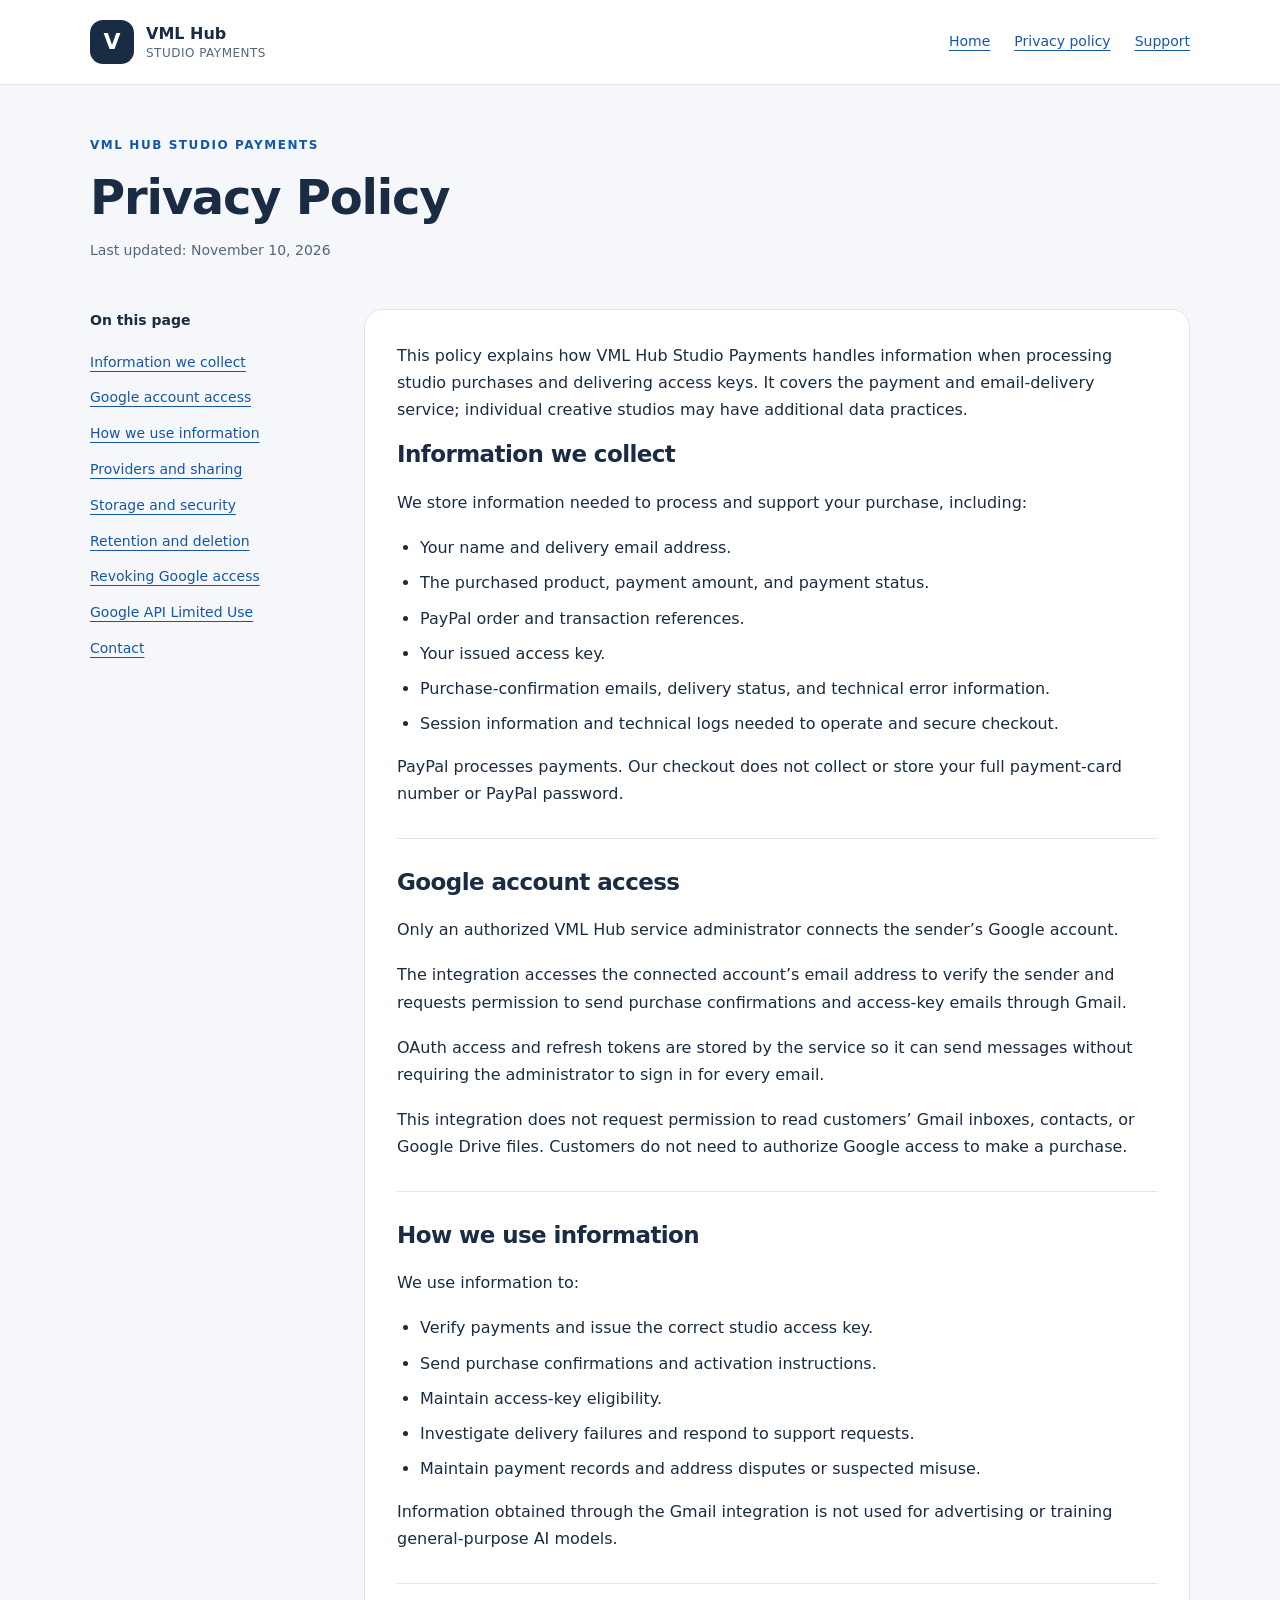
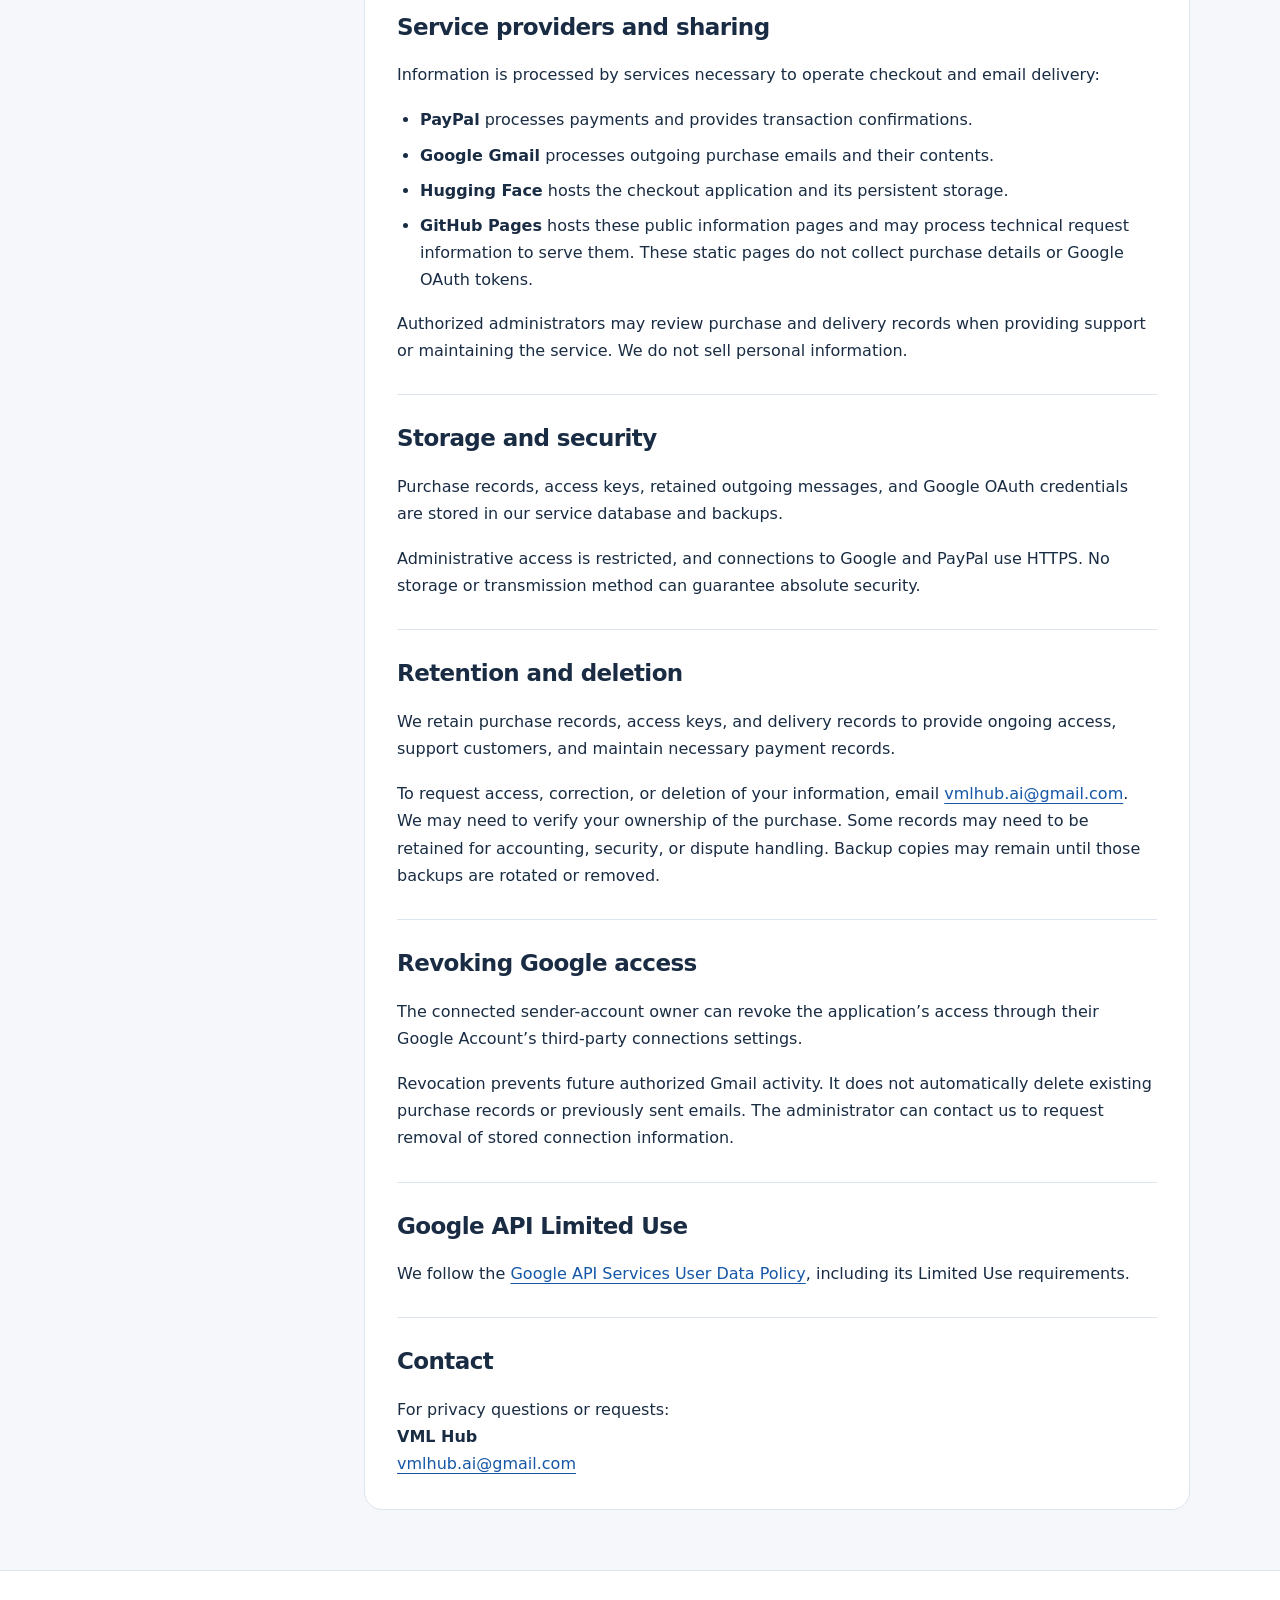
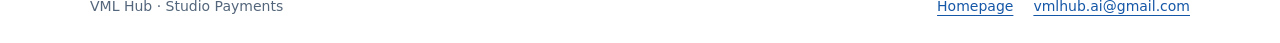
==== privacy.html @ e3885d2f "Add studio payments homepage and privacy policy" ====
<!doctype html>
<html lang="en">
<head>
  <meta charset="utf-8">
  <meta name="viewport" content="width=device-width,initial-scale=1">
  <meta name="description" content="How VML Hub Studio Payments handles purchase information, Google Gmail access, access keys, and email delivery records.">
  <link rel="canonical" href="https://vmlhub.github.io/studio-payments/privacy.html">
  <link rel="stylesheet" href="styles.css">
  <title>Privacy Policy · VML Hub Studio Payments</title>
</head>
<body>
  <a class="skip" href="#main">Skip to content</a>
  <header class="site-header"><div class="wrap nav">
    <a class="brand" href="./" aria-label="VML Hub Studio Payments home"><span class="brand-mark" aria-hidden="true">V</span><span>VML Hub<small>STUDIO PAYMENTS</small></span></a>
    <nav class="nav-links" aria-label="Main navigation"><a href="./">Home</a><a href="privacy.html" aria-current="page">Privacy policy</a><a href="mailto:vmlhub.ai@gmail.com">Support</a></nav>
  </div></header>
  <main id="main" class="wrap">
    <div class="policy-hero"><p class="eyebrow">VML Hub Studio Payments</p><h1>Privacy Policy</h1><p class="small">Last updated: November 10, 2026</p></div>
    <div class="policy-layout">
      <nav class="toc" aria-label="Policy contents"><strong>On this page</strong><a href="#information">Information we collect</a><a href="#google">Google account access</a><a href="#use">How we use information</a><a href="#sharing">Providers and sharing</a><a href="#security">Storage and security</a><a href="#retention">Retention and deletion</a><a href="#revoke">Revoking Google access</a><a href="#limited-use">Google API Limited Use</a><a href="#contact">Contact</a></nav>
      <article class="policy-content">
        <p>This policy explains how VML Hub Studio Payments handles information when processing studio purchases and delivering access keys. It covers the payment and email-delivery service; individual creative studios may have additional data practices.</p>
        <section id="information"><h2>Information we collect</h2><p>We store information needed to process and support your purchase, including:</p><ul><li>Your name and delivery email address.</li><li>The purchased product, payment amount, and payment status.</li><li>PayPal order and transaction references.</li><li>Your issued access key.</li><li>Purchase-confirmation emails, delivery status, and technical error information.</li><li>Session information and technical logs needed to operate and secure checkout.</li></ul><p>PayPal processes payments. Our checkout does not collect or store your full payment-card number or PayPal password.</p></section>
        <section id="google"><h2>Google account access</h2><p>Only an authorized VML Hub service administrator connects the sender’s Google account.</p><p>The integration accesses the connected account’s email address to verify the sender and requests permission to send purchase confirmations and access-key emails through Gmail.</p><p>OAuth access and refresh tokens are stored by the service so it can send messages without requiring the administrator to sign in for every email.</p><p>This integration does not request permission to read customers’ Gmail inboxes, contacts, or Google Drive files. Customers do not need to authorize Google access to make a purchase.</p></section>
        <section id="use"><h2>How we use information</h2><p>We use information to:</p><ul><li>Verify payments and issue the correct studio access key.</li><li>Send purchase confirmations and activation instructions.</li><li>Maintain access-key eligibility.</li><li>Investigate delivery failures and respond to support requests.</li><li>Maintain payment records and address disputes or suspected misuse.</li></ul><p>Information obtained through the Gmail integration is not used for advertising or training general-purpose AI models.</p></section>
        <section id="sharing"><h2>Service providers and sharing</h2><p>Information is processed by services necessary to operate checkout and email delivery:</p><ul><li><strong>PayPal</strong> processes payments and provides transaction confirmations.</li><li><strong>Google Gmail</strong> processes outgoing purchase emails and their contents.</li><li><strong>Hugging Face</strong> hosts the checkout application and its persistent storage.</li><li><strong>GitHub Pages</strong> hosts these public information pages and may process technical request information to serve them. These static pages do not collect purchase details or Google OAuth tokens.</li></ul><p>Authorized administrators may review purchase and delivery records when providing support or maintaining the service. We do not sell personal information.</p></section>
        <section id="security"><h2>Storage and security</h2><p>Purchase records, access keys, retained outgoing messages, and Google OAuth credentials are stored in our service database and backups.</p><p>Administrative access is restricted, and connections to Google and PayPal use HTTPS. No storage or transmission method can guarantee absolute security.</p></section>
        <section id="retention"><h2>Retention and deletion</h2><p>We retain purchase records, access keys, and delivery records to provide ongoing access, support customers, and maintain necessary payment records.</p><p>To request access, correction, or deletion of your information, email <a href="mailto:vmlhub.ai@gmail.com">vmlhub.ai@gmail.com</a>. We may need to verify your ownership of the purchase. Some records may need to be retained for accounting, security, or dispute handling. Backup copies may remain until those backups are rotated or removed.</p></section>
        <section id="revoke"><h2>Revoking Google access</h2><p>The connected sender-account owner can revoke the application’s access through their Google Account’s third-party connections settings.</p><p>Revocation prevents future authorized Gmail activity. It does not automatically delete existing purchase records or previously sent emails. The administrator can contact us to request removal of stored connection information.</p></section>
        <section id="limited-use"><h2>Google API Limited Use</h2><p>We follow the <a href="https://developers.google.com/terms/api-services-user-data-policy">Google API Services User Data Policy</a>, including its Limited Use requirements.</p></section>
        <section id="contact"><h2>Contact</h2><p>For privacy questions or requests:<br><strong>VML Hub</strong><br><a href="mailto:vmlhub.ai@gmail.com">vmlhub.ai@gmail.com</a></p></section>
      </article>
    </div>
  </main>
  <footer class="site-footer"><div class="wrap footer-inner"><span>VML Hub · Studio Payments</span><div class="footer-links"><a href="./">Homepage</a><a href="mailto:vmlhub.ai@gmail.com">vmlhub.ai@gmail.com</a></div></div></footer>
</body>
</html>
---- styles.css ----
:root{color-scheme:light;--ink:#192c43;--muted:#54667b;--line:#dce4ed;--surface:#fff;--page:#f5f7fb;--blue:#1557a7;--soft:#eaf2fe;--radius:18px;font-family:system-ui,-apple-system,BlinkMacSystemFont,"Segoe UI",sans-serif}
*{box-sizing:border-box}html{scroll-behavior:smooth;scroll-padding-top:24px}body{margin:0;background:var(--page);color:var(--ink);font-size:16px;line-height:1.7}a{color:var(--blue);text-underline-offset:4px}a:hover{text-decoration-thickness:2px}a:focus-visible{outline:3px solid var(--blue);outline-offset:5px;border-radius:3px}p{margin:0 0 18px}h1,h2,h3{line-height:1.2;letter-spacing:-.025em}h1{font-size:clamp(34px,5vw,58px);margin:14px 0 22px;max-width:850px}h2{font-size:27px;margin:0 0 20px}h3{font-size:19px;margin:0 0 8px}ul,ol{padding-left:23px}li{margin:8px 0}.wrap{width:min(1100px,calc(100% - 48px));margin-inline:auto}.site-header{background:var(--surface);border-bottom:1px solid var(--line)}.nav{display:flex;align-items:center;justify-content:space-between;gap:20px;padding-block:20px}.brand{display:flex;align-items:center;gap:12px;text-decoration:none;color:var(--ink);font-weight:750;line-height:1.35}.brand-mark{display:grid;place-items:center;width:44px;height:44px;flex:none;border-radius:13px;color:white;background:var(--ink);font-size:22px}.brand small{display:block;color:var(--muted);font-weight:500;font-size:12px;letter-spacing:.04em}.nav-links{display:flex;align-items:center;gap:24px;font-size:14px}.nav-links a{display:inline-flex;align-items:center;min-height:44px}.hero{padding-block:68px 46px}.eyebrow{margin:0;color:var(--blue);font-weight:750;font-size:12px;letter-spacing:.13em;text-transform:uppercase}.lede{max-width:750px;font-size:19px;color:var(--muted)}.hero-actions{display:flex;flex-wrap:wrap;gap:16px;align-items:center;margin-top:28px}.button{display:inline-flex;align-items:center;justify-content:center;gap:14px;min-height:48px;padding:12px 20px;border-radius:10px;background:var(--blue);color:white;font-weight:700;text-decoration:none}.button:hover{background:#0e488d}.text-link{padding-block:10px}.section{padding-block:38px;border-top:1px solid var(--line)}.intro-grid{display:grid;grid-template-columns:1.3fr 1fr;gap:44px;align-items:start}.steps{list-style:none;counter-reset:step;padding:0;margin:0;display:grid;gap:22px}.steps li{counter-increment:step;position:relative;padding-left:52px;margin:0}.steps li:before{content:counter(step);display:grid;place-items:center;position:absolute;left:0;top:0;width:34px;height:34px;border-radius:50%;background:var(--soft);color:var(--blue);font-size:14px;font-weight:750}.steps p,.service-row p{color:var(--muted);margin:0}.notice{padding:26px;background:var(--surface);border:1px solid var(--line);border-radius:var(--radius)}.notice p:last-child{margin-bottom:0}.notice strong{color:var(--ink)}.service-list{background:var(--surface);border:1px solid var(--line);border-radius:var(--radius);overflow:hidden}.service-row{display:flex;align-items:center;justify-content:space-between;gap:24px;padding:23px 26px}.service-row+.service-row{border-top:1px solid var(--line)}.service-row a{flex:none;display:inline-flex;align-items:center;min-height:44px;font-weight:650}.small{font-size:14px;color:var(--muted)}.support{padding-block:40px 52px}.support p{max-width:700px}.site-footer{background:var(--surface);border-top:1px solid var(--line);font-size:14px;color:var(--muted)}.footer-inner{display:flex;justify-content:space-between;align-items:center;gap:20px;flex-wrap:wrap;padding-block:24px}.footer-links{display:flex;gap:20px;flex-wrap:wrap}.footer-links a{overflow-wrap:anywhere}.policy-hero{padding-block:50px 28px}.policy-hero h1{font-size:clamp(34px,5vw,48px);margin-bottom:12px}.policy-layout{display:grid;grid-template-columns:230px minmax(0,1fr);gap:44px;padding-bottom:60px}.toc{position:sticky;top:24px;align-self:start;font-size:14px}.toc strong{display:block;margin-bottom:12px}.toc a{display:block;padding:6px 0}.policy-content{padding:32px;background:var(--surface);border:1px solid var(--line);border-radius:var(--radius);overflow-wrap:anywhere}.policy-content section+section{border-top:1px solid var(--line);margin-top:30px;padding-top:30px}.policy-content h2{font-size:23px}.policy-content p:last-child{margin-bottom:0}.skip{position:absolute;left:20px;top:-80px;z-index:10;background:var(--surface);padding:12px}.skip:focus{top:12px}
@media(max-width:760px){.wrap{width:calc(100% - 36px)}.nav{align-items:flex-start;gap:12px}.nav-links{gap:14px;font-size:13px;flex-wrap:wrap;justify-content:flex-end}.brand small{font-size:11px}.hero{padding-block:42px 30px}.lede{font-size:17px}.intro-grid{grid-template-columns:1fr;gap:28px}.section{padding-block:30px}.service-row{flex-direction:column;align-items:flex-start;gap:10px;padding:20px}.policy-layout{grid-template-columns:minmax(0,1fr);gap:24px}.toc{position:static;display:flex;gap:8px 18px;flex-wrap:wrap;padding-bottom:20px;border-bottom:1px solid var(--line)}.toc strong{width:100%;margin:0}.policy-content{padding:24px}.footer-inner{align-items:flex-start}.brand-mark{width:38px;height:38px}.notice{padding:23px}}
@media(max-width:400px){.nav{flex-direction:column}.nav-links{justify-content:flex-start}.hero-actions{align-items:stretch;flex-direction:column}.policy-content{padding:20px}.policy-content h2{font-size:21px}}
@media(prefers-color-scheme:dark){:root{color-scheme:dark;--ink:#e7eff9;--muted:#b4c3d4;--line:#34475e;--surface:#172536;--page:#101c2a;--blue:#98caff;--soft:#233b56}.brand-mark{background:#294563}.button{background:#98caff;color:#102236}.button:hover{background:#bbdcff}}
@media(prefers-reduced-motion:reduce){html{scroll-behavior:auto}}
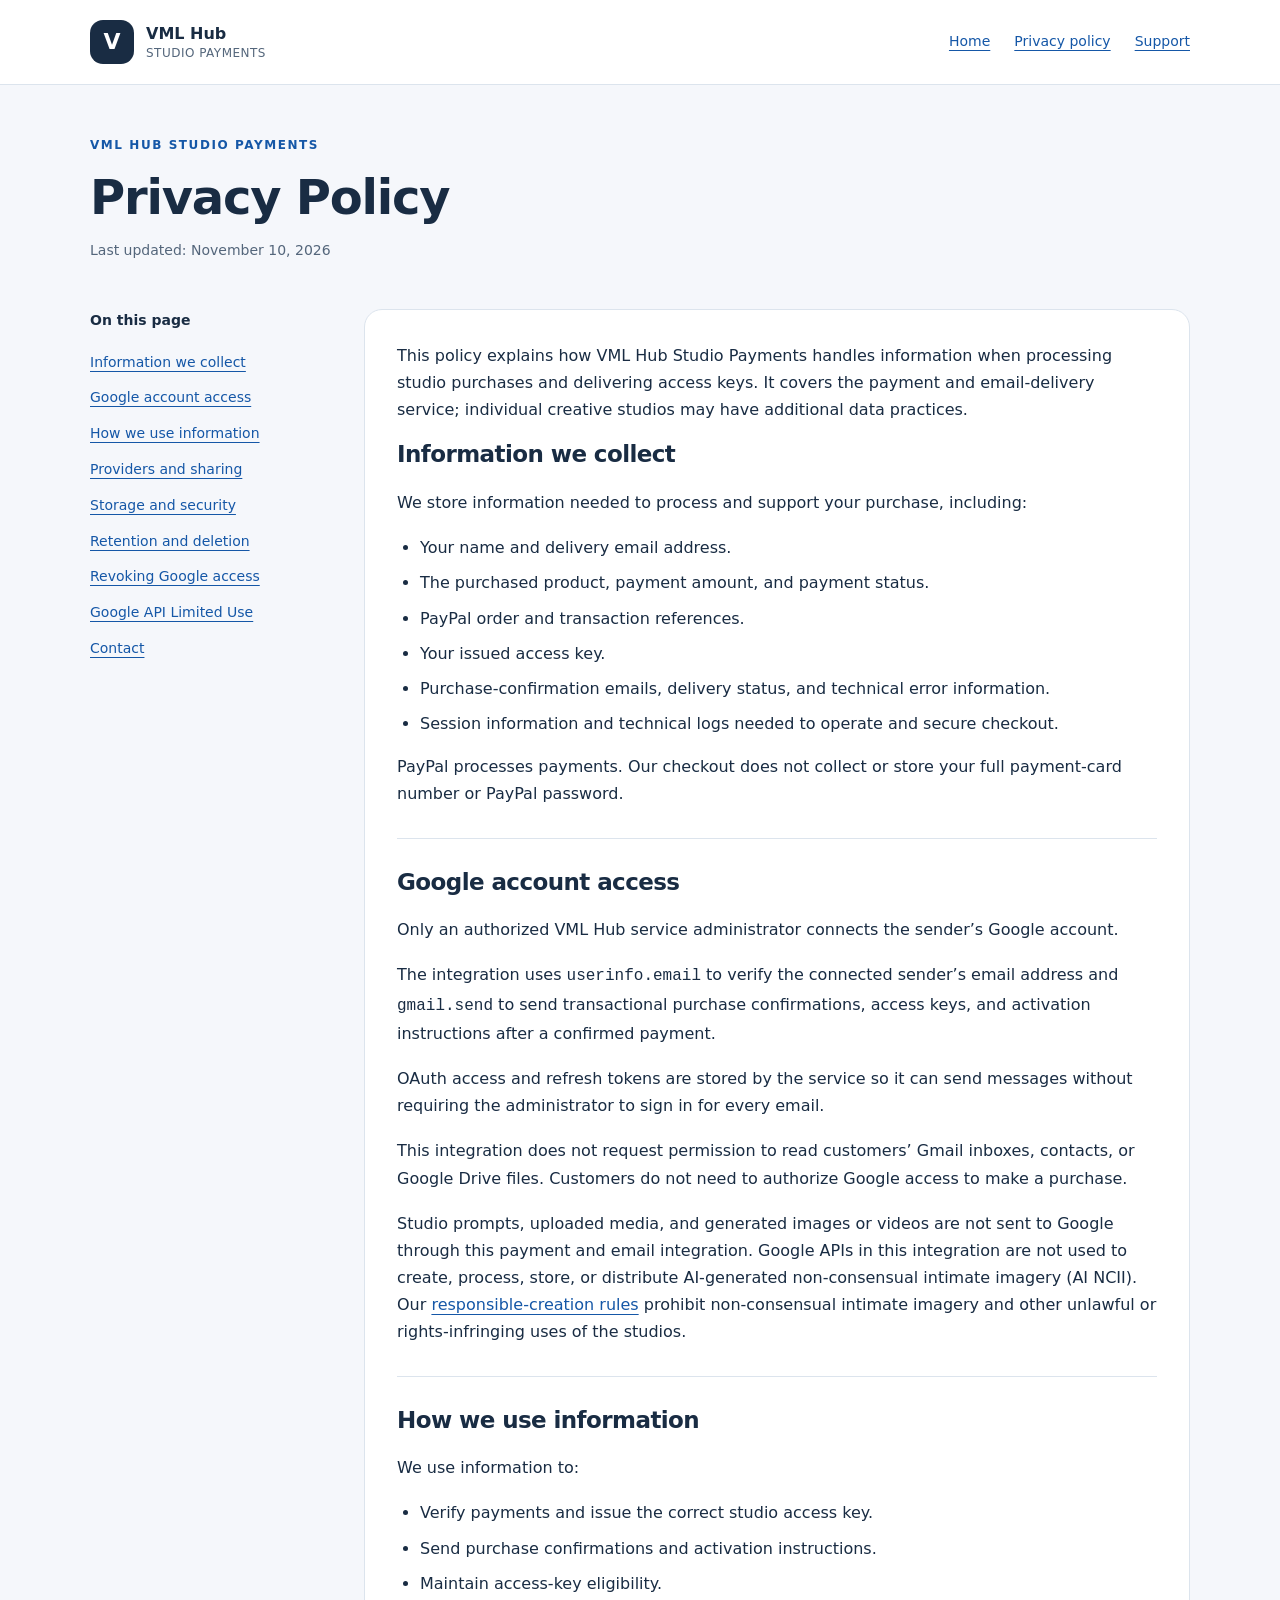
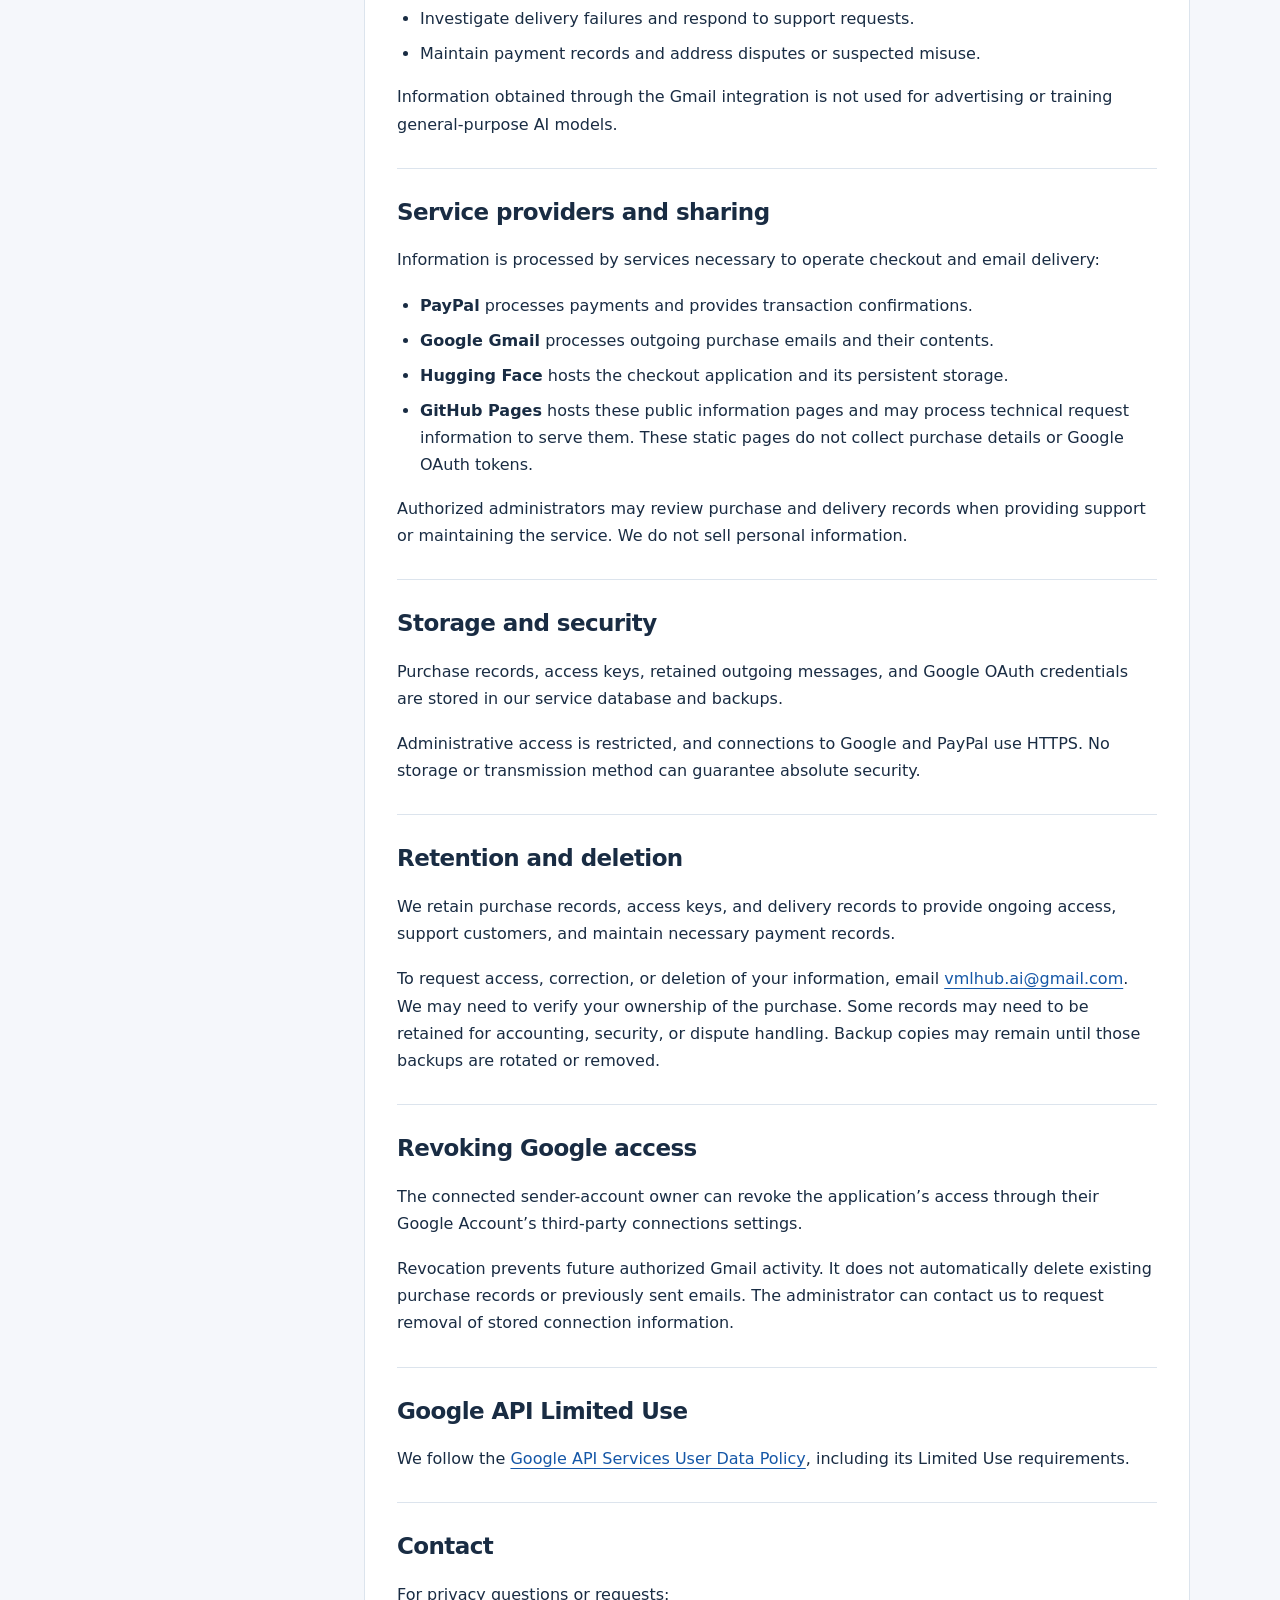
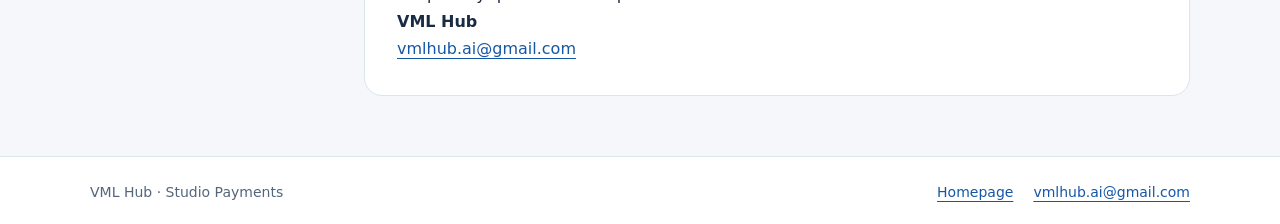
==== commit fa757e5c: "Clarify Google API purpose and studio use restrictions" ====
--- a/privacy.html
+++ b/privacy.html
@@ -21,7 +21,7 @@
       <article class="policy-content">
         <p>This policy explains how VML Hub Studio Payments handles information when processing studio purchases and delivering access keys. It covers the payment and email-delivery service; individual creative studios may have additional data practices.</p>
         <section id="information"><h2>Information we collect</h2><p>We store information needed to process and support your purchase, including:</p><ul><li>Your name and delivery email address.</li><li>The purchased product, payment amount, and payment status.</li><li>PayPal order and transaction references.</li><li>Your issued access key.</li><li>Purchase-confirmation emails, delivery status, and technical error information.</li><li>Session information and technical logs needed to operate and secure checkout.</li></ul><p>PayPal processes payments. Our checkout does not collect or store your full payment-card number or PayPal password.</p></section>
-        <section id="google"><h2>Google account access</h2><p>Only an authorized VML Hub service administrator connects the sender’s Google account.</p><p>The integration accesses the connected account’s email address to verify the sender and requests permission to send purchase confirmations and access-key emails through Gmail.</p><p>OAuth access and refresh tokens are stored by the service so it can send messages without requiring the administrator to sign in for every email.</p><p>This integration does not request permission to read customers’ Gmail inboxes, contacts, or Google Drive files. Customers do not need to authorize Google access to make a purchase.</p></section>
+        <section id="google"><h2>Google account access</h2><p>Only an authorized VML Hub service administrator connects the sender’s Google account.</p><p>The integration uses <code>userinfo.email</code> to verify the connected sender’s email address and <code>gmail.send</code> to send transactional purchase confirmations, access keys, and activation instructions after a confirmed payment.</p><p>OAuth access and refresh tokens are stored by the service so it can send messages without requiring the administrator to sign in for every email.</p><p>This integration does not request permission to read customers’ Gmail inboxes, contacts, or Google Drive files. Customers do not need to authorize Google access to make a purchase.</p><p>Studio prompts, uploaded media, and generated images or videos are not sent to Google through this payment and email integration. Google APIs in this integration are not used to create, process, store, or distribute AI-generated non-consensual intimate imagery (AI NCII). Our <a href="./#api-use-title">responsible-creation rules</a> prohibit non-consensual intimate imagery and other unlawful or rights-infringing uses of the studios.</p></section>
         <section id="use"><h2>How we use information</h2><p>We use information to:</p><ul><li>Verify payments and issue the correct studio access key.</li><li>Send purchase confirmations and activation instructions.</li><li>Maintain access-key eligibility.</li><li>Investigate delivery failures and respond to support requests.</li><li>Maintain payment records and address disputes or suspected misuse.</li></ul><p>Information obtained through the Gmail integration is not used for advertising or training general-purpose AI models.</p></section>
         <section id="sharing"><h2>Service providers and sharing</h2><p>Information is processed by services necessary to operate checkout and email delivery:</p><ul><li><strong>PayPal</strong> processes payments and provides transaction confirmations.</li><li><strong>Google Gmail</strong> processes outgoing purchase emails and their contents.</li><li><strong>Hugging Face</strong> hosts the checkout application and its persistent storage.</li><li><strong>GitHub Pages</strong> hosts these public information pages and may process technical request information to serve them. These static pages do not collect purchase details or Google OAuth tokens.</li></ul><p>Authorized administrators may review purchase and delivery records when providing support or maintaining the service. We do not sell personal information.</p></section>
         <section id="security"><h2>Storage and security</h2><p>Purchase records, access keys, retained outgoing messages, and Google OAuth credentials are stored in our service database and backups.</p><p>Administrative access is restricted, and connections to Google and PayPal use HTTPS. No storage or transmission method can guarantee absolute security.</p></section>
